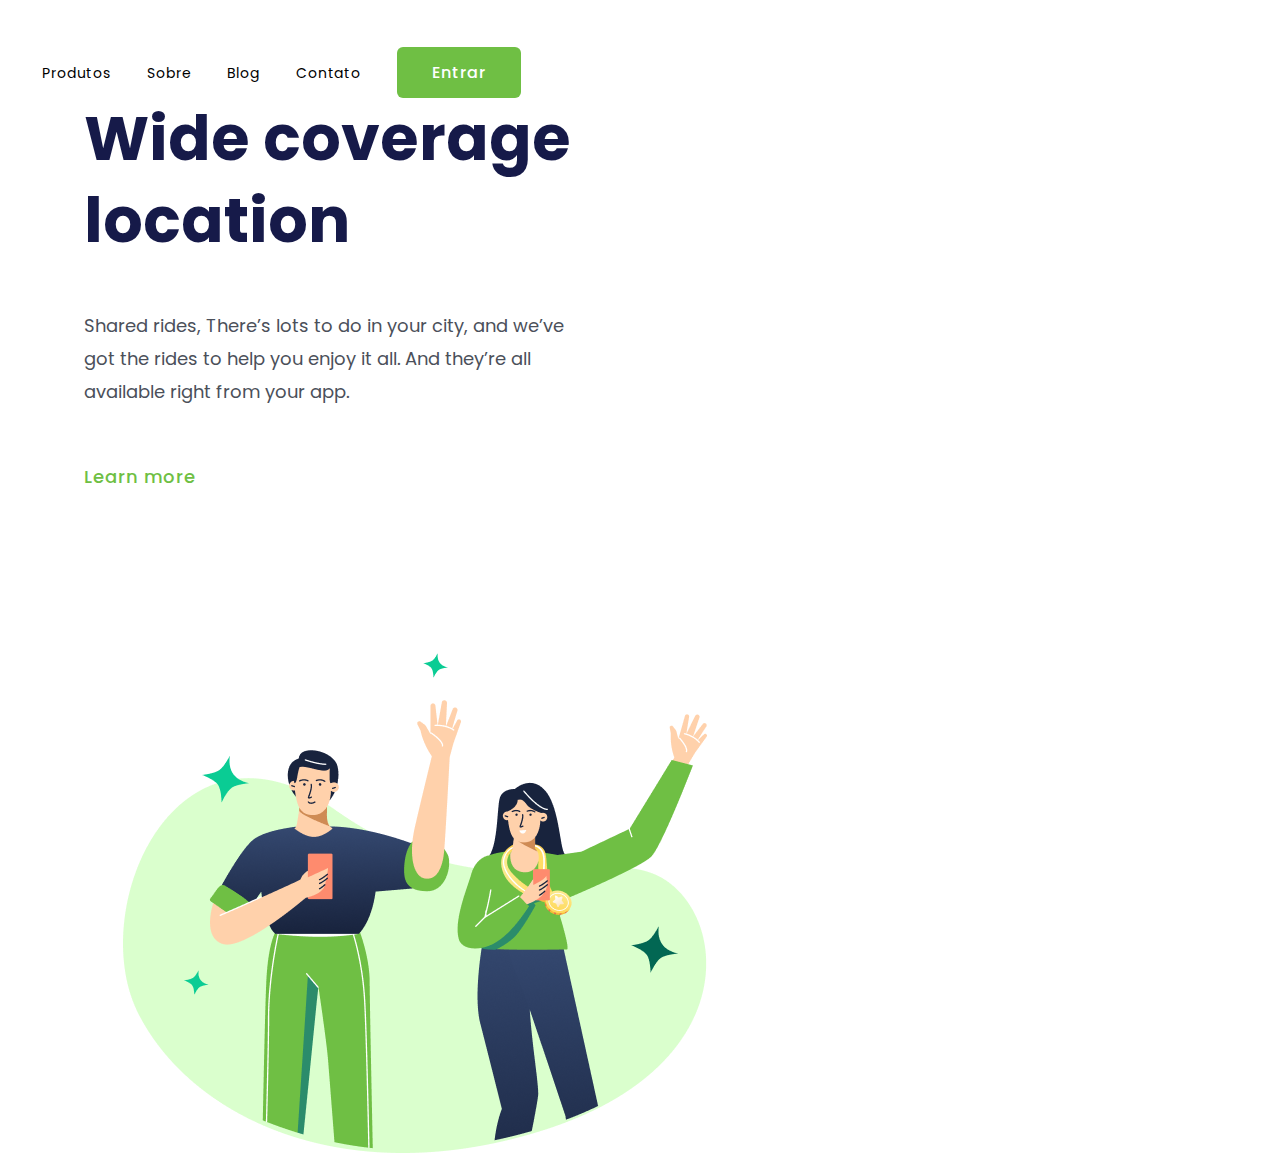
==== index.html @ 6bb412c9 "melhria na responsividade" ====
<!DOCTYPE html>
<html lang="pt-br">

<head>
    <meta charset="UTF-8">
    <meta name="viewport" content="width=device-width, initial-scale=1.0">
    <link rel="stylesheet" href="styles.css">
    <link rel="preconnect" href="https://fonts.googleapis.com">
    <link rel="preconnect" href="https://fonts.gstatic.com" crossorigin>
    <link
        href="https://fonts.googleapis.com/css2?family=Montserrat+Alternates:wght@400;500;600;700;900&family=Poppins:wght@400;500;700&display=swap"
        rel="stylesheet">
    <title>Desafio - 01 - CSS</title>
</head>

<body>

    <header>
        <a class="link-header">Produtos</a>
        <a class="link-header">Sobre</a>
        <a class="link-header">Blog</a>
        <a class="link-header">Contato</a>
        <button class="button-header">Entrar</button>

    </header>

    <main>
        <section>
            <h1>Wide coverage location</h1>
            <p>Shared rides, There’s lots to do in your city, and we’ve got the rides to help you enjoy it all. And
                they’re all available right from your app.</p>
            <a class="link-section">Learn more</a>
        </section>
        <img src="img/logo.png" alt="imagem principal">
    </main>

</body>

</html>
---- styles.css ----
* {
    font-family: 'Poppins', sans-serif;
    margin: 0;
    padding: 0;
    box-sizing: border-box;
}

header {
    margin-top: 47px;
    margin-left: 42px;
    
}

.link-header {
    margin-right: 32px;
    font-size: 14px;
    font-weight: 400;
    line-height: 21px;
    letter-spacing: 0.875px;
    text-align: center;
}

.button-header {

    font-size: 16px;
    font-weight: 500;
    line-height: 24px;
    letter-spacing: 1px;
    cursor: pointer;
    border-radius: 6px;
    color: white;
    background-color: #6FBF44;
    border: none;
    width: 124px;
    height: 51px;
}

img {
    margin: 163px 0 0 123px;
    /* width: 595.18px;
    height: 500px;
    margin-top: 163px;
    margin-left: 121px;
    display: inline-block; */
}

section {
    display: inline-block;
    margin-left: 84px;
    width: 493px;
}

h1 {
    /* width: 582px; */
    /* height: 164px; */
    /* top: 342px; */
    /* left: 801px; */
    font-weight: 700px;
    font-size: 62px;
    line-height: 82px;
    letter-spacing: 0.596154;
    color: #161A49;
}

p {
    font-size: 18px;
    font-weight: 400;
    line-height: 33px;
    letter-spacing: 0, 5px;
    /* text-align: left; */
    color: #4B505A;
    margin-top: 47px;
    margin-bottom: 55px;
}

.link-section {
    color: #6FBF44;
    font-size: 18px;
    font-weight: 500;
    line-height: 27px;
    letter-spacing: 1px;
    cursor: pointer;
}

@media screen and (max-width: 390px) {

    
  
  header {
        margin: 0;
        display: flex;
        justify-content: flex-end;

    }

    .link-header {
        display: none;
    }

    .button-header {
        display: flex;
        justify-content: center;
        align-items: center;
        margin-top: 17px;        
        margin-right: 15px;        
        width: 91px;
        height: 31px;
        font-size: 12px;
        line-height: 18px;

    }

    section {
        width: auto;
        height: auto;
        margin: 17px auto;
        display: flex;
        flex-direction: column;        
        align-items: center; 
       }

    h1 {
        display: flex;
        justify-content: space-between; 
        margin-top: 50px;       
        width: 80%;        
        font-size: 30px;
        line-height: 30px;
        text-align: center;

    }

    p {
        margin: 29px 43px 26px 43px;
        width: 304px;
        height: 165px;
        font-size: 18px;
        line-height: 33px;
        letter-spacing: 0.5px;
        text-align: center;
    }


    .link-section {
        display: flex;
justify-content: center;        
/* justify-content: end;
        width: 112px;
        height: 27px;
        margin: 26px 139px 59px 139px;
        font-size: 18px;
        line-height: 27px;
        letter-spacing: 1px;
        text-align: left; */
    }

    img {
        position: fixed;
        width: 80%;        
        margin: 450px 39px 22px 39px;
    }

}
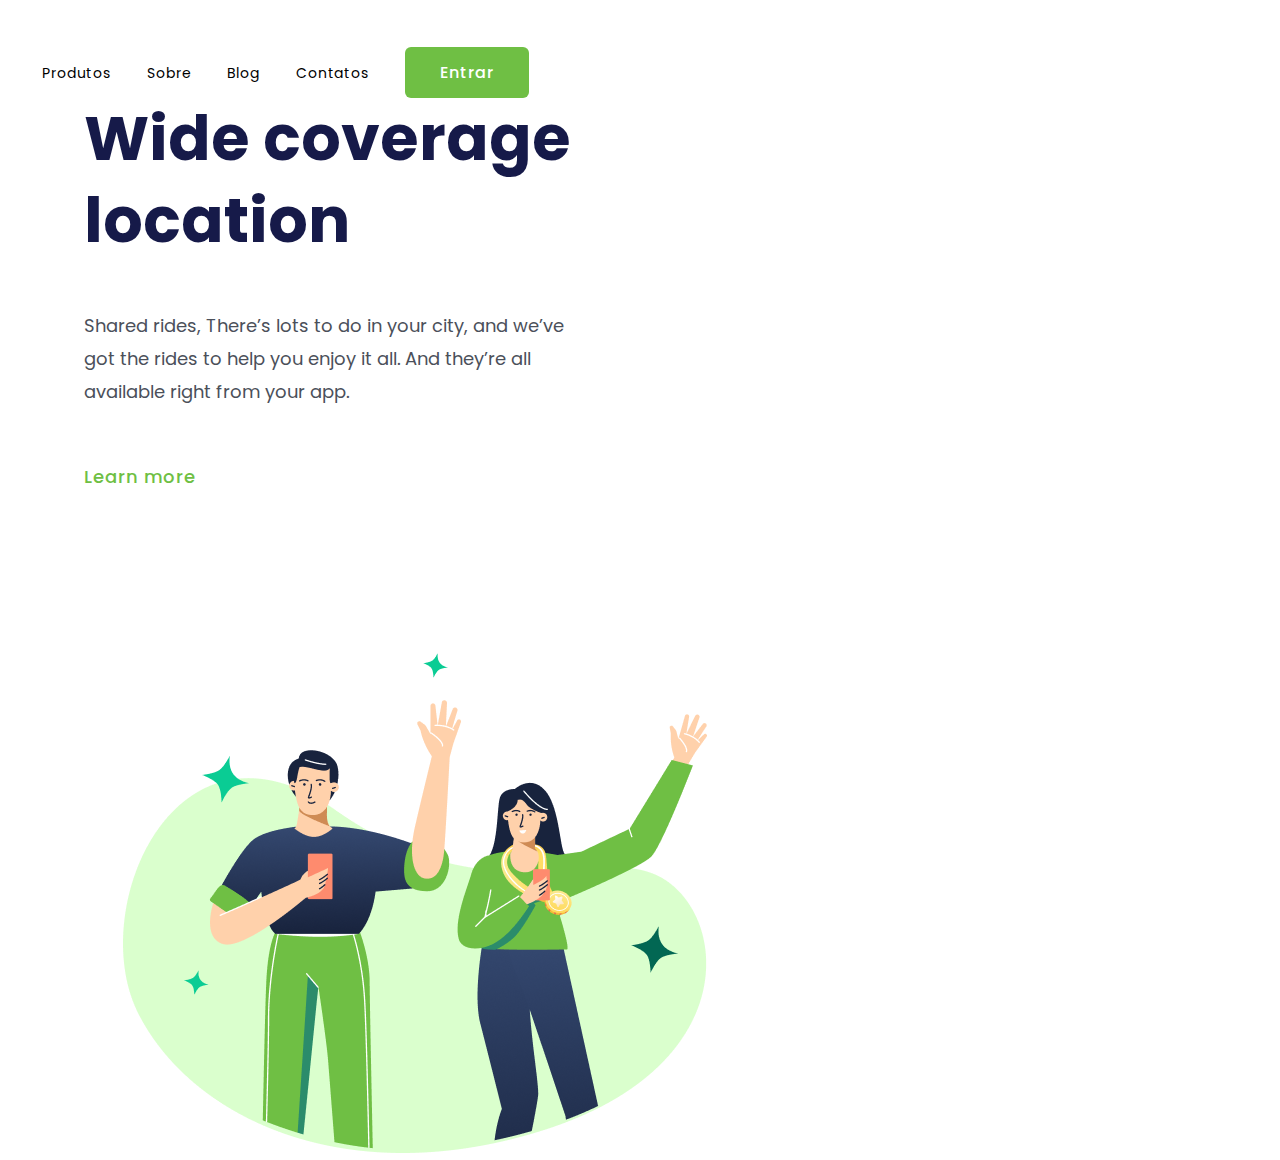
==== commit 05c0accc: "testando a branch" ====
--- a/index.html
+++ b/index.html
@@ -10,7 +10,7 @@
     <link
         href="https://fonts.googleapis.com/css2?family=Montserrat+Alternates:wght@400;500;600;700;900&family=Poppins:wght@400;500;700&display=swap"
         rel="stylesheet">
-    <title>Desafio - 01 - CSS</title>
+    <title>Desafio - 01 - CSS2 - Projeto Responsividade</title>
 </head>
 
 <body>
@@ -19,7 +19,7 @@
         <a class="link-header">Produtos</a>
         <a class="link-header">Sobre</a>
         <a class="link-header">Blog</a>
-        <a class="link-header">Contato</a>
+        <a class="link-header">Contatos</a>
         <button class="button-header">Entrar</button>
 
     </header>
--- a/styles.css
+++ b/styles.css
@@ -8,7 +8,7 @@
 header {
     margin-top: 47px;
     margin-left: 42px;
-    
+
 }
 
 .link-header {
@@ -84,13 +84,10 @@
 
 @media screen and (max-width: 390px) {
 
-    
-  
-  header {
+    header {
         margin: 0;
         display: flex;
         justify-content: flex-end;
-
     }
 
     .link-header {
@@ -98,66 +95,58 @@
     }
 
     .button-header {
-        display: flex;
-        justify-content: center;
-        align-items: center;
-        margin-top: 17px;        
-        margin-right: 15px;        
+        margin-top: 17px;
+        margin-right: 15px;
         width: 91px;
         height: 31px;
         font-size: 12px;
+        font-weight: 500;
         line-height: 18px;
+        letter-spacing: 1px;
+    } 
 
+    section {
+        margin: 0;
+        padding: 0;
     }
 
-    section {
-        width: auto;
-        height: auto;
-        margin: 17px auto;
-        display: flex;
-        flex-direction: column;        
-        align-items: center; 
-       }
-
     h1 {
-        display: flex;
-        justify-content: space-between; 
-        margin-top: 50px;       
-        width: 80%;        
+        margin-top: 76px;
+        margin-right: 55px;
+        margin-left: 55px;
+        margin-bottom: 29px;
+        width: 80vw;
+        height: 60px;
         font-size: 30px;
+        font-weight: 700;
         line-height: 30px;
         text-align: center;
-
     }
 
     p {
-        margin: 29px 43px 26px 43px;
-        width: 304px;
+        margin: 29px 43px 26px;
+        width: 80vw;
+        /* width: 304px; */
         height: 165px;
+        font-family: Poppins;
         font-size: 18px;
+        font-weight: 400;
         line-height: 33px;
         letter-spacing: 0.5px;
         text-align: center;
     }
 
-
     .link-section {
-        display: flex;
-justify-content: center;        
-/* justify-content: end;
+        margin: 26px 139px 59px;
         width: 112px;
         height: 27px;
-        margin: 26px 139px 59px 139px;
-        font-size: 18px;
-        line-height: 27px;
-        letter-spacing: 1px;
-        text-align: left; */
     }
 
-    img {
-        position: fixed;
-        width: 80%;        
-        margin: 450px 39px 22px 39px;
+    img {          
+        margin: 59px 39px 22px 39px;   
+        width: 80vw;
+        /* height: 288px;  */
+
     }
 
 }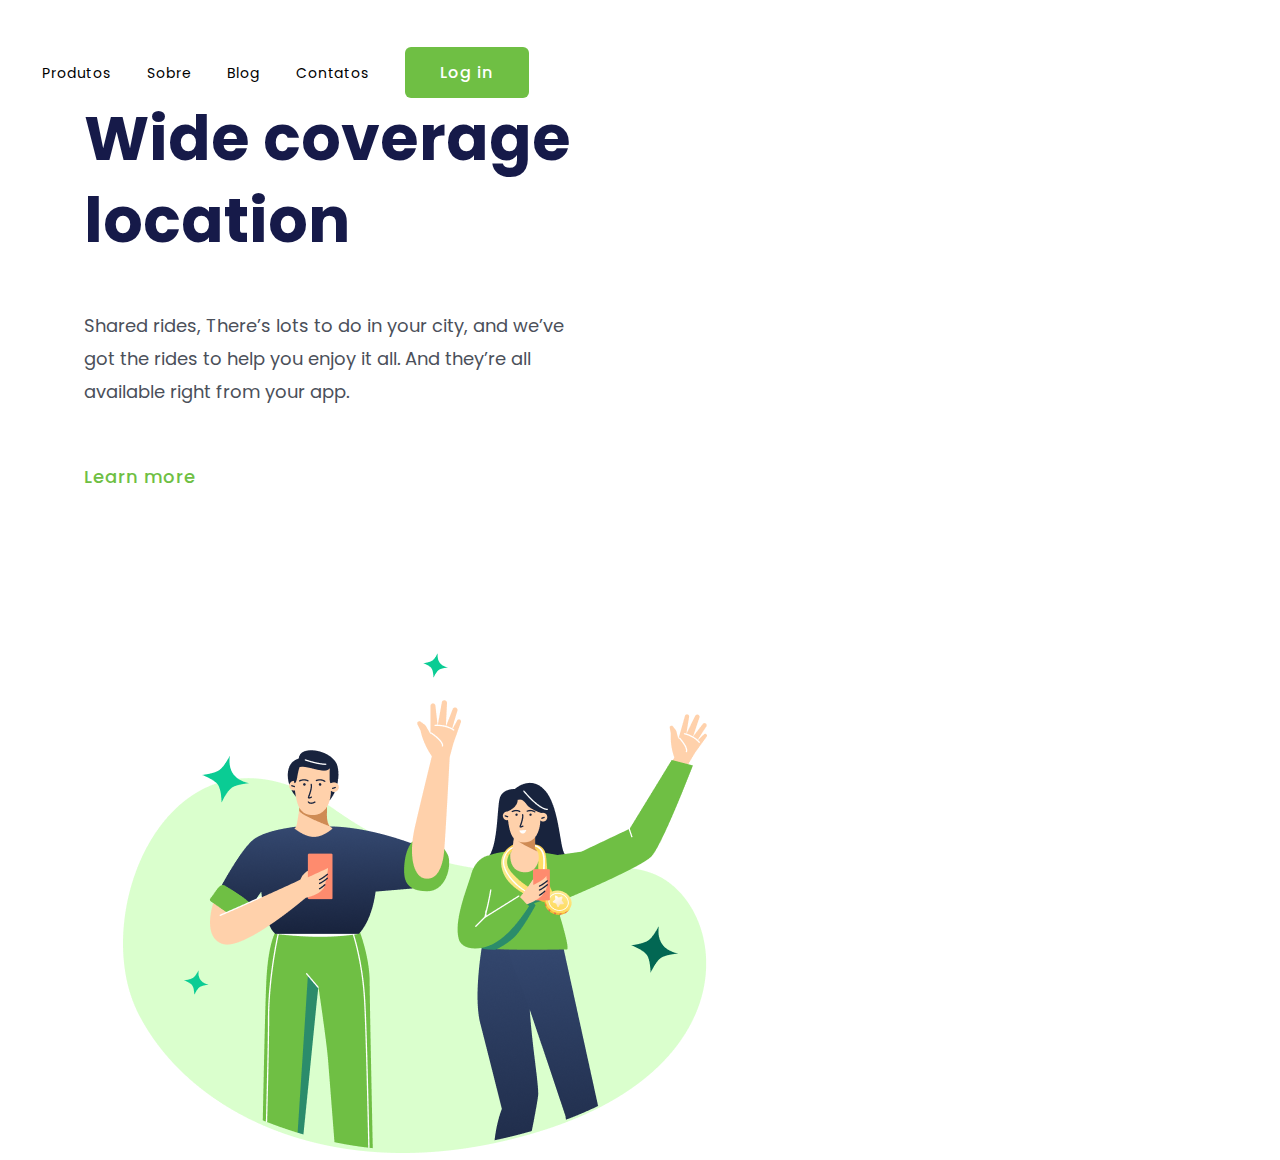
==== commit 3ca6b493: "testando" ====
--- a/index.html
+++ b/index.html
@@ -20,7 +20,7 @@
         <a class="link-header">Sobre</a>
         <a class="link-header">Blog</a>
         <a class="link-header">Contatos</a>
-        <button class="button-header">Entrar</button>
+        <button class="button-header">Log in</button>
 
     </header>
 
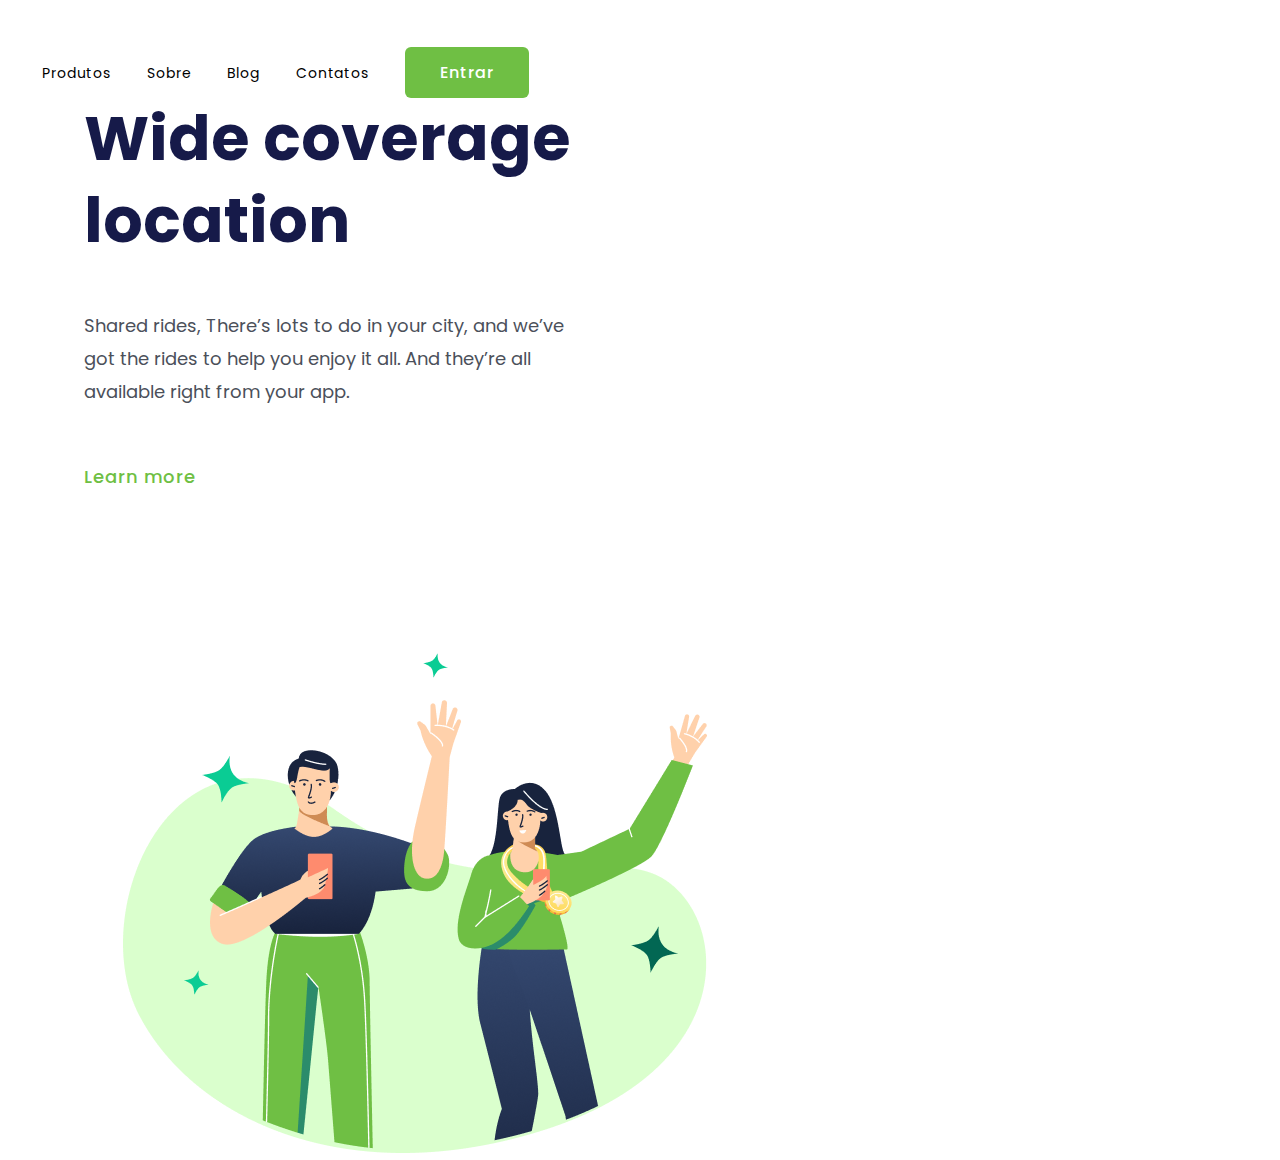
==== commit a9cb1073: "alteração no header" ====
--- a/index.html
+++ b/index.html
@@ -20,7 +20,7 @@
         <a class="link-header">Sobre</a>
         <a class="link-header">Blog</a>
         <a class="link-header">Contatos</a>
-        <button class="button-header">Log in</button>
+        <button class="button-header">Entrar</button>
 
     </header>
 
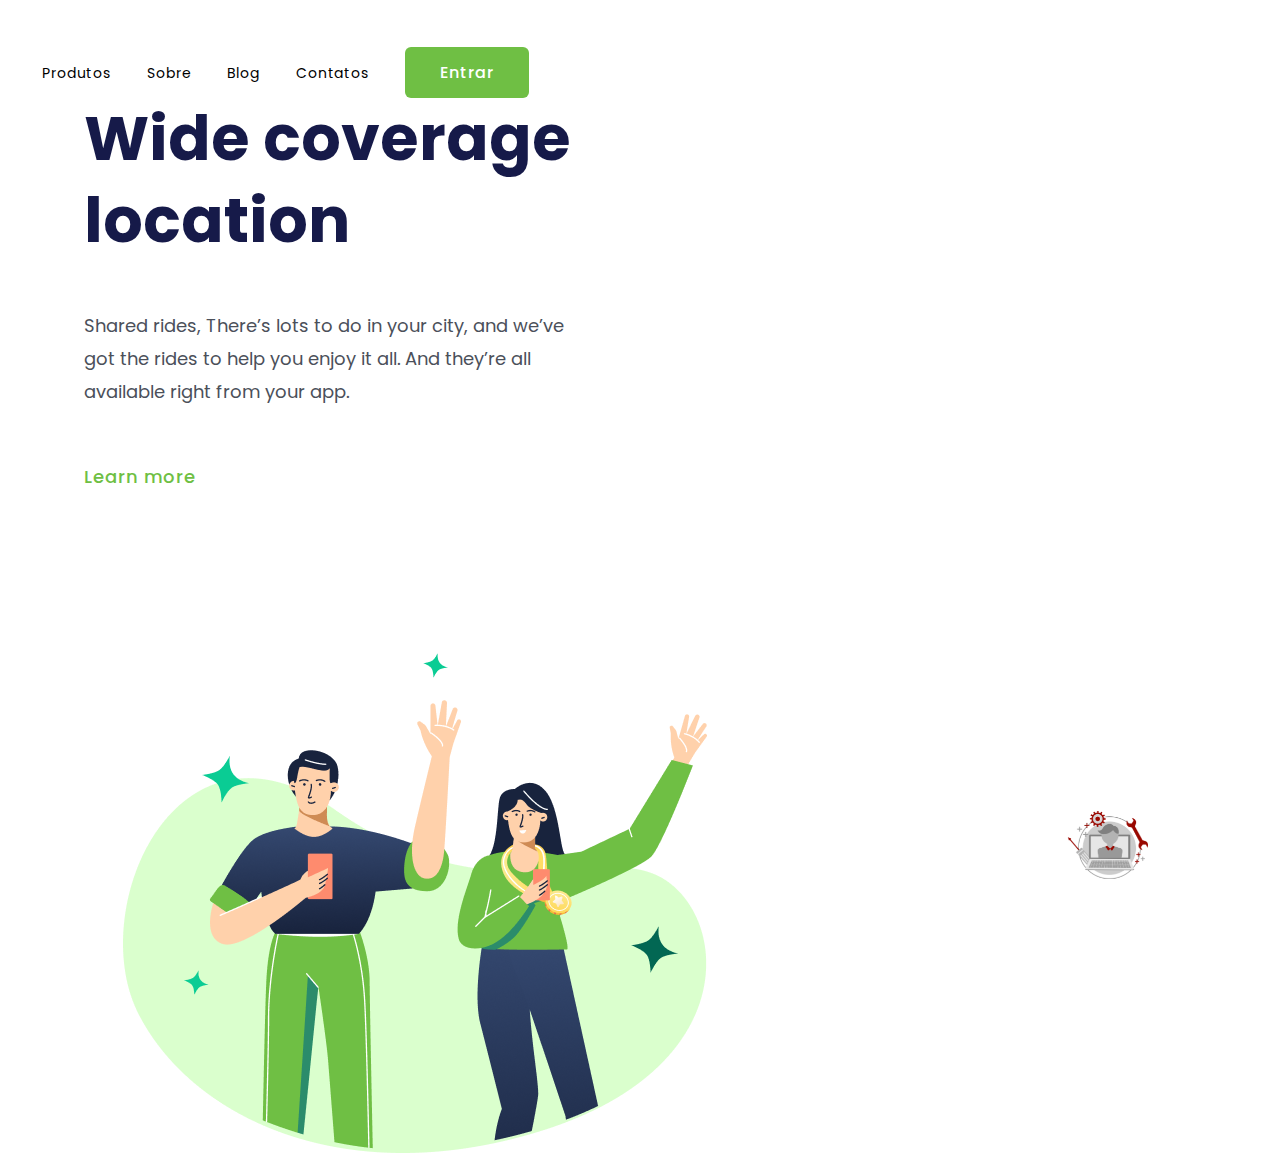
==== commit 68ed4828: "arquivos e desafios js" ====
--- a/index.html
+++ b/index.html
@@ -14,13 +14,16 @@
 </head>
 
 <body>
+    </body><a target="_blank" href="http://10.64.0.9/glpi/index.php?noAUTO=1" id="glpi-button"
+style="position: fixed; bottom: 14px; right: 255px; width: 80px; z-index: 999;"><img style="width:100%;"
+    src="./img/desenho-computador.png"></a>
 
     <header>
         <a class="link-header">Produtos</a>
         <a class="link-header">Sobre</a>
         <a class="link-header">Blog</a>
         <a class="link-header">Contatos</a>
-        <button class="button-header">Entrar</button>
+       <a href="./paginas/javascript/java.html" target="_blank"><button class="button-header">Entrar</button></a>
 
     </header>
 
@@ -34,6 +37,11 @@
         <img src="img/logo.png" alt="imagem principal">
     </main>
 
+    
+
 </body>
 
+<script>
+    //alert("Bem vindo(a) à Página Principal!")
+</script>
 </html>